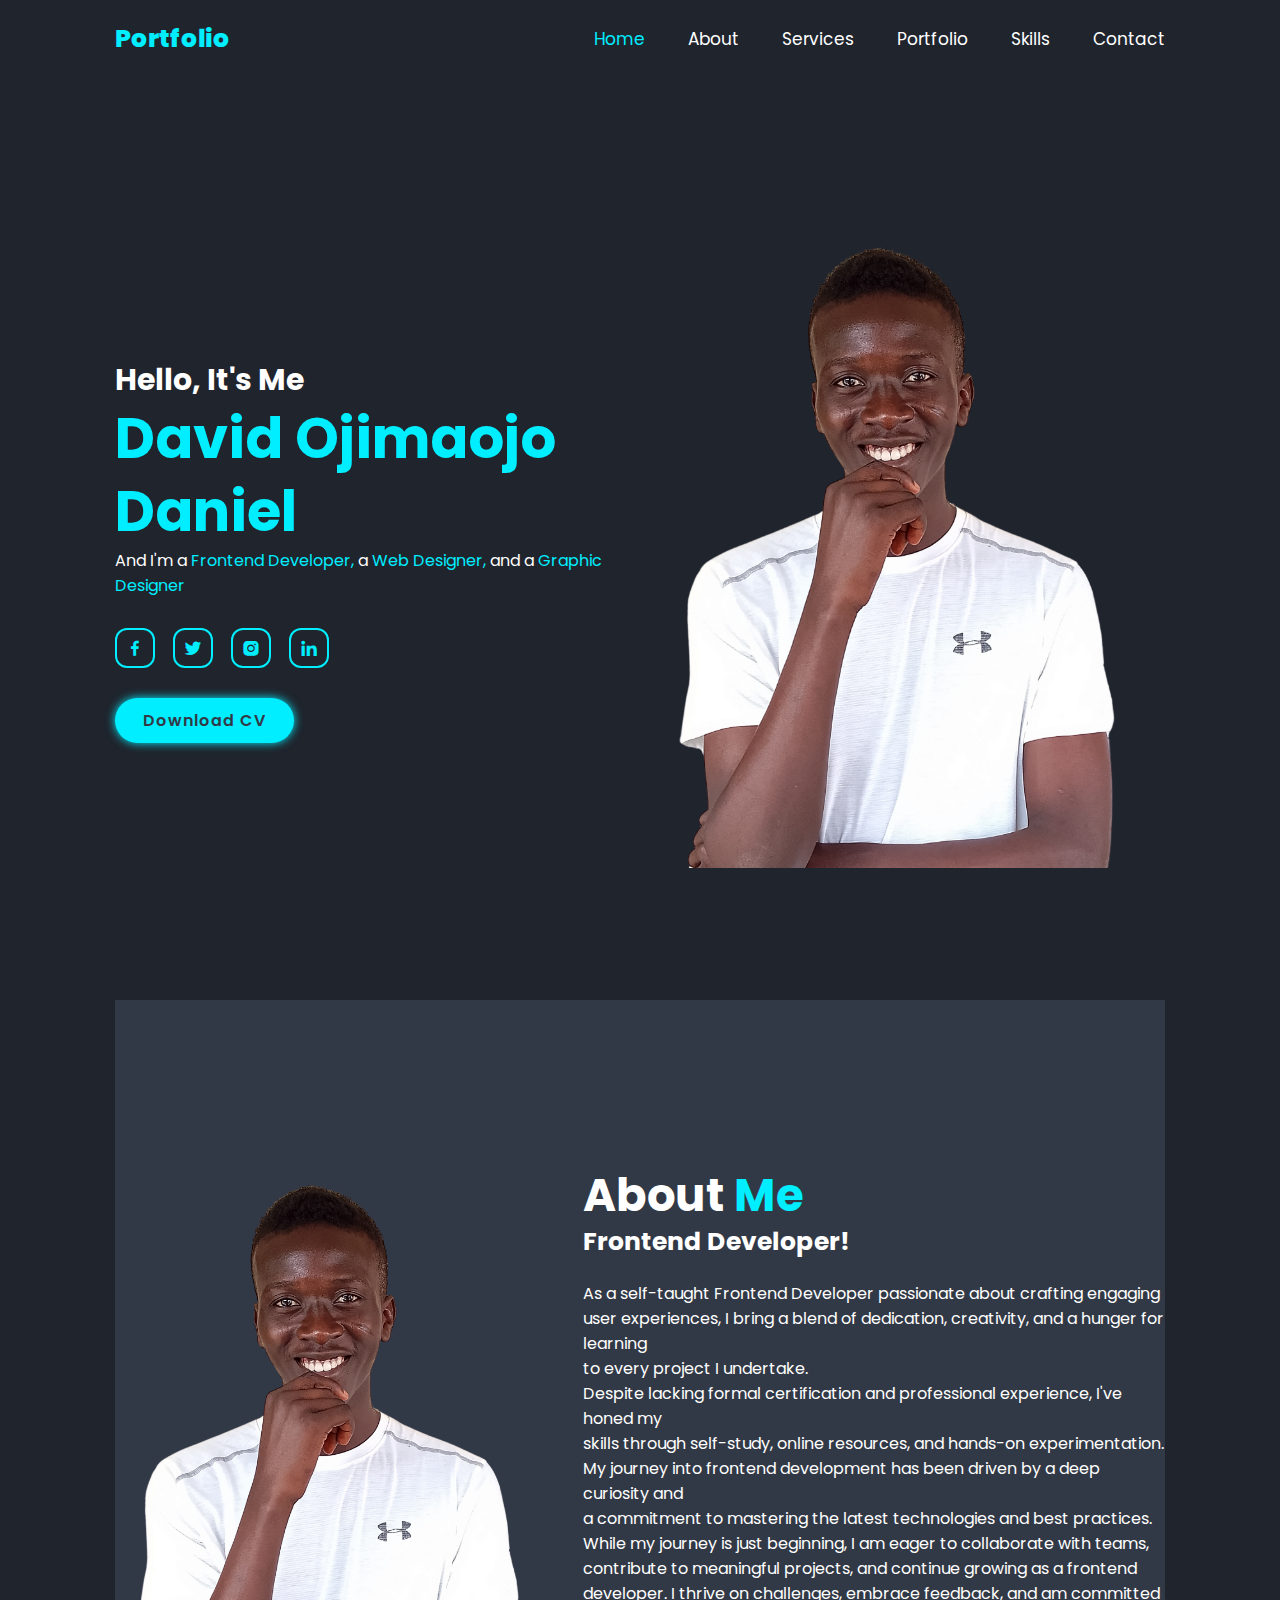
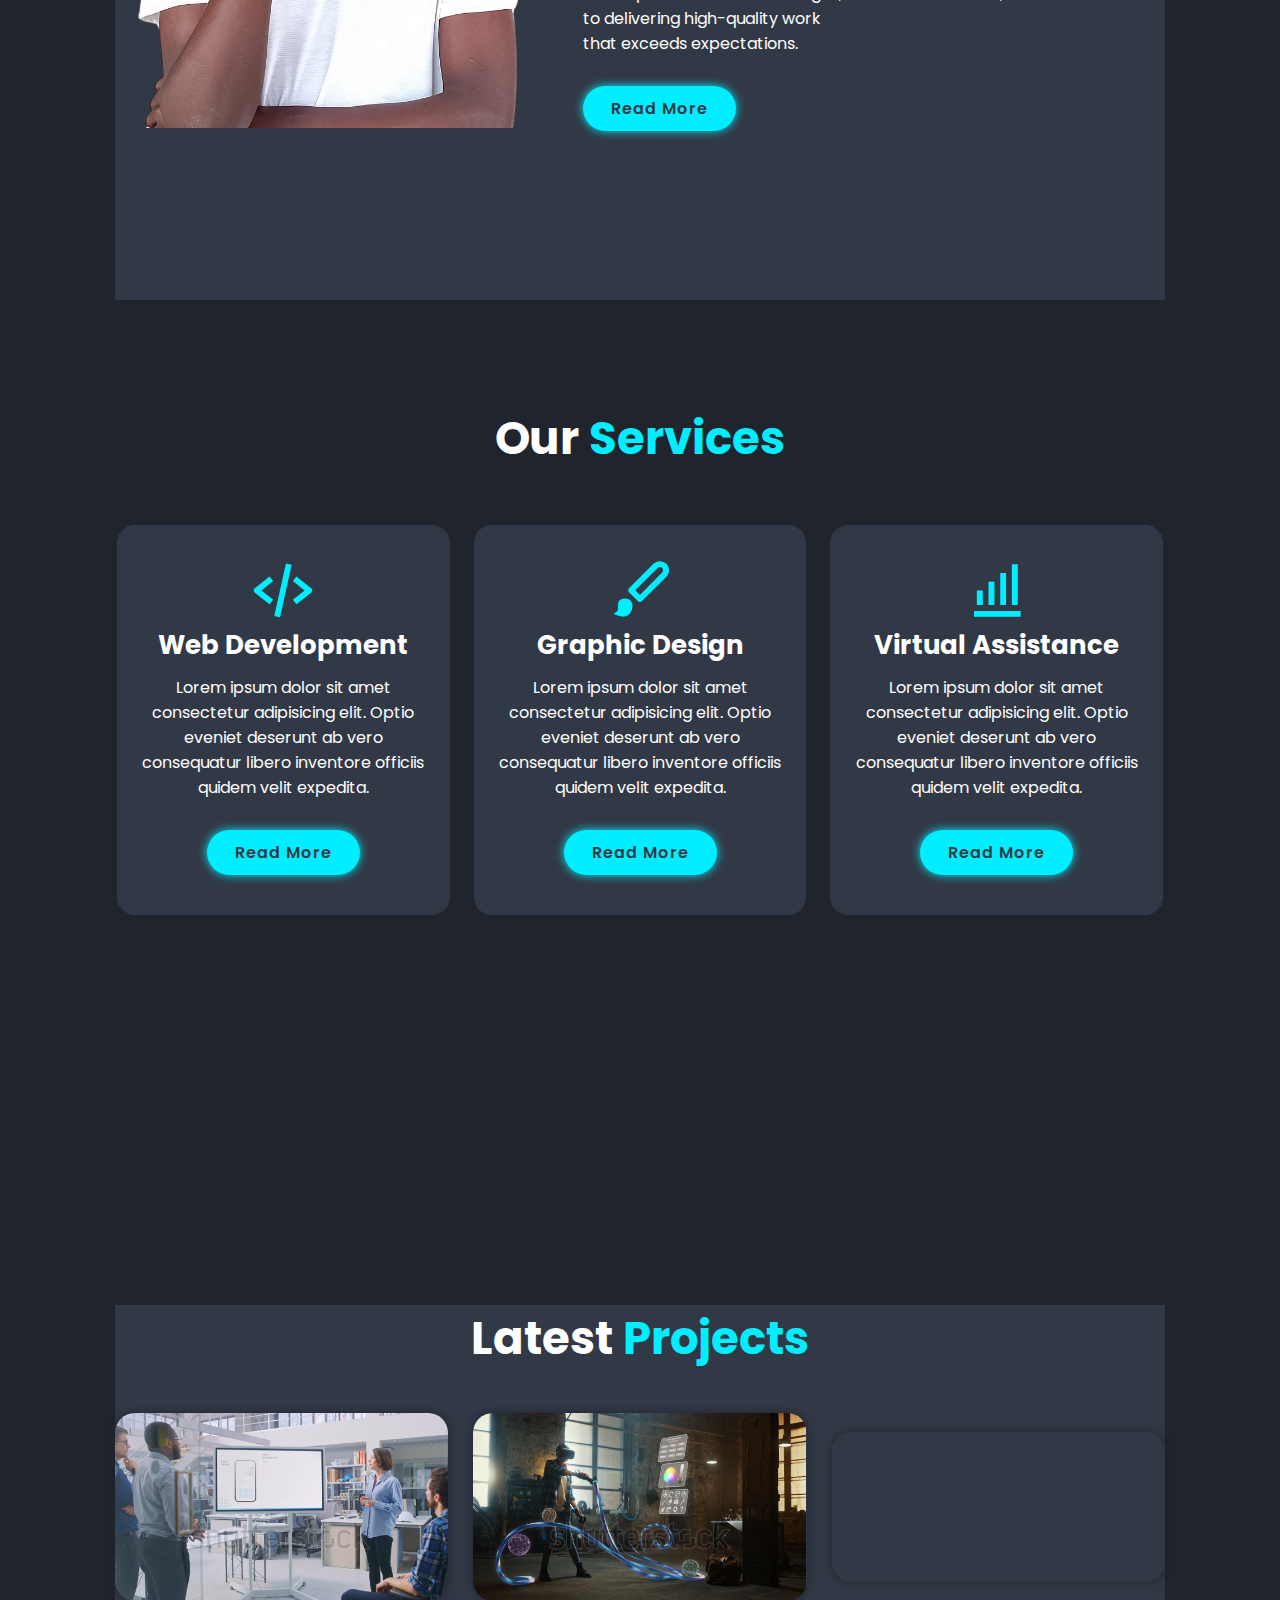
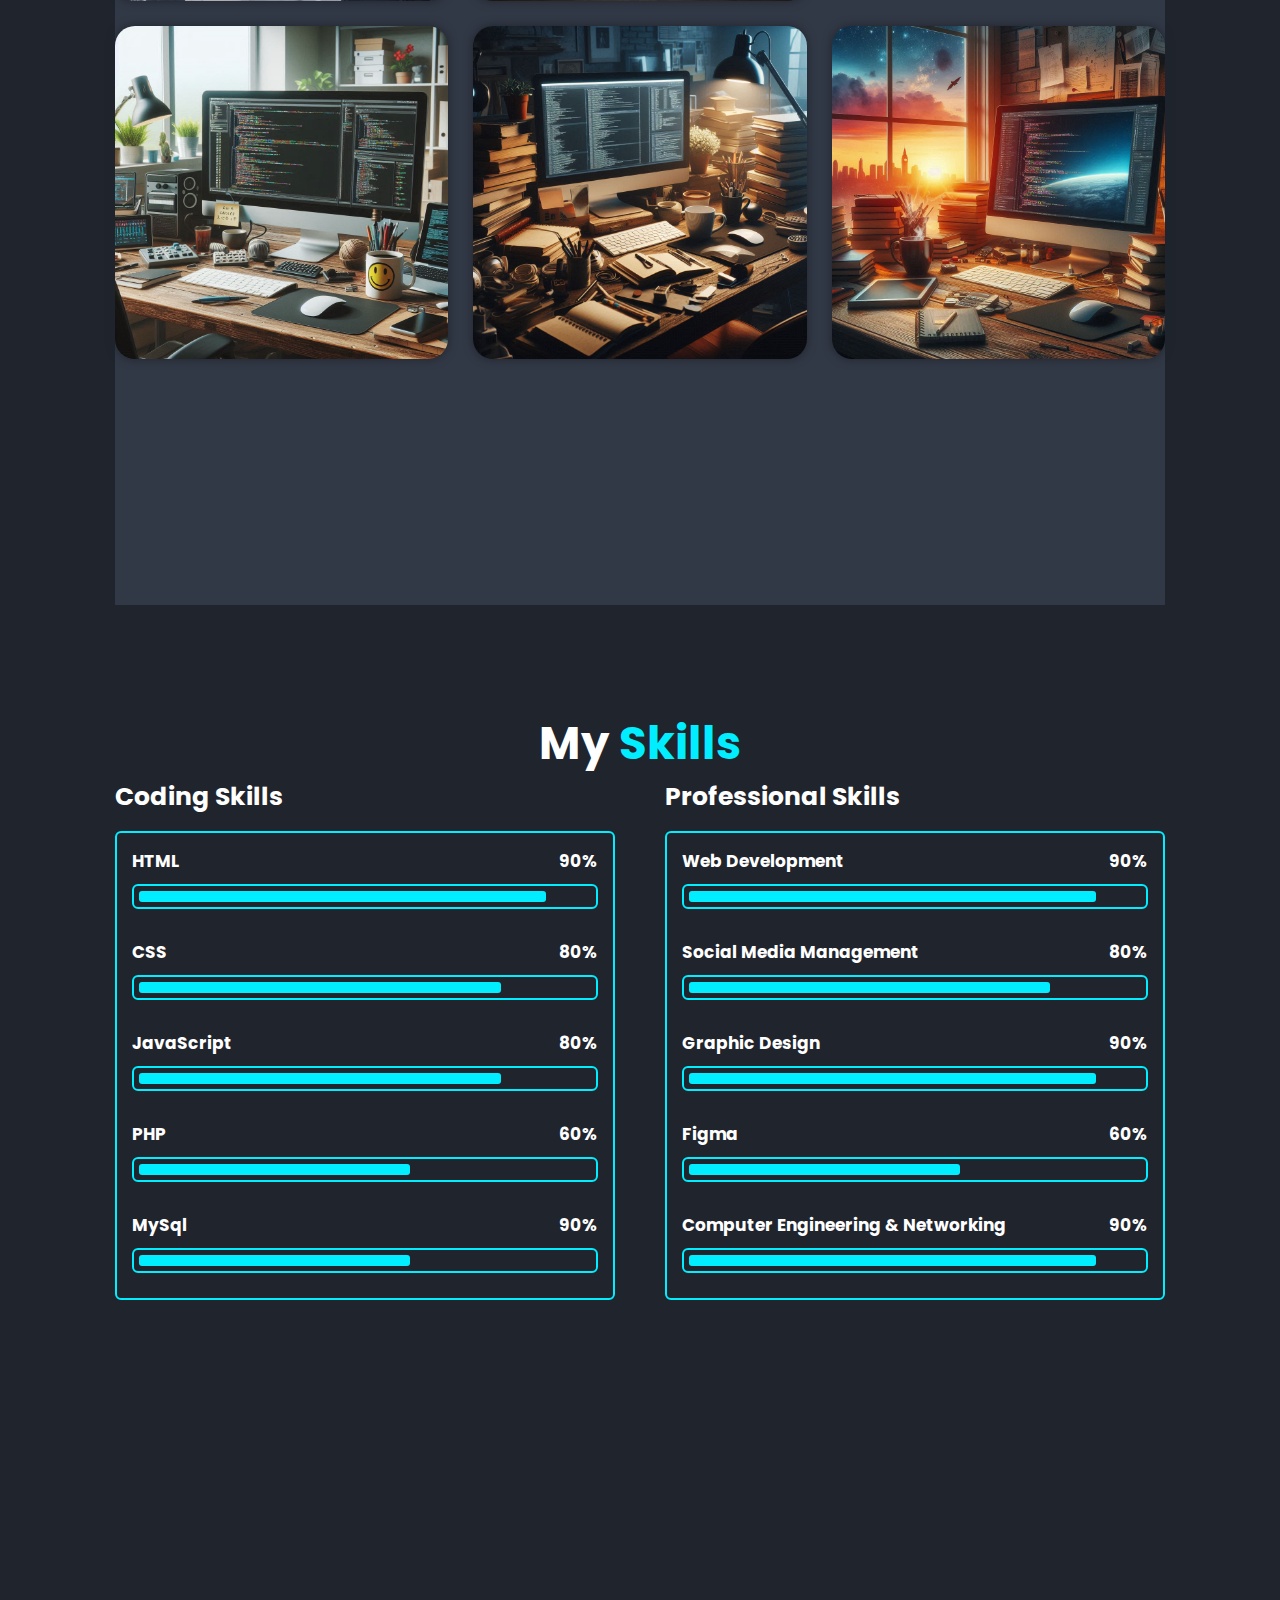
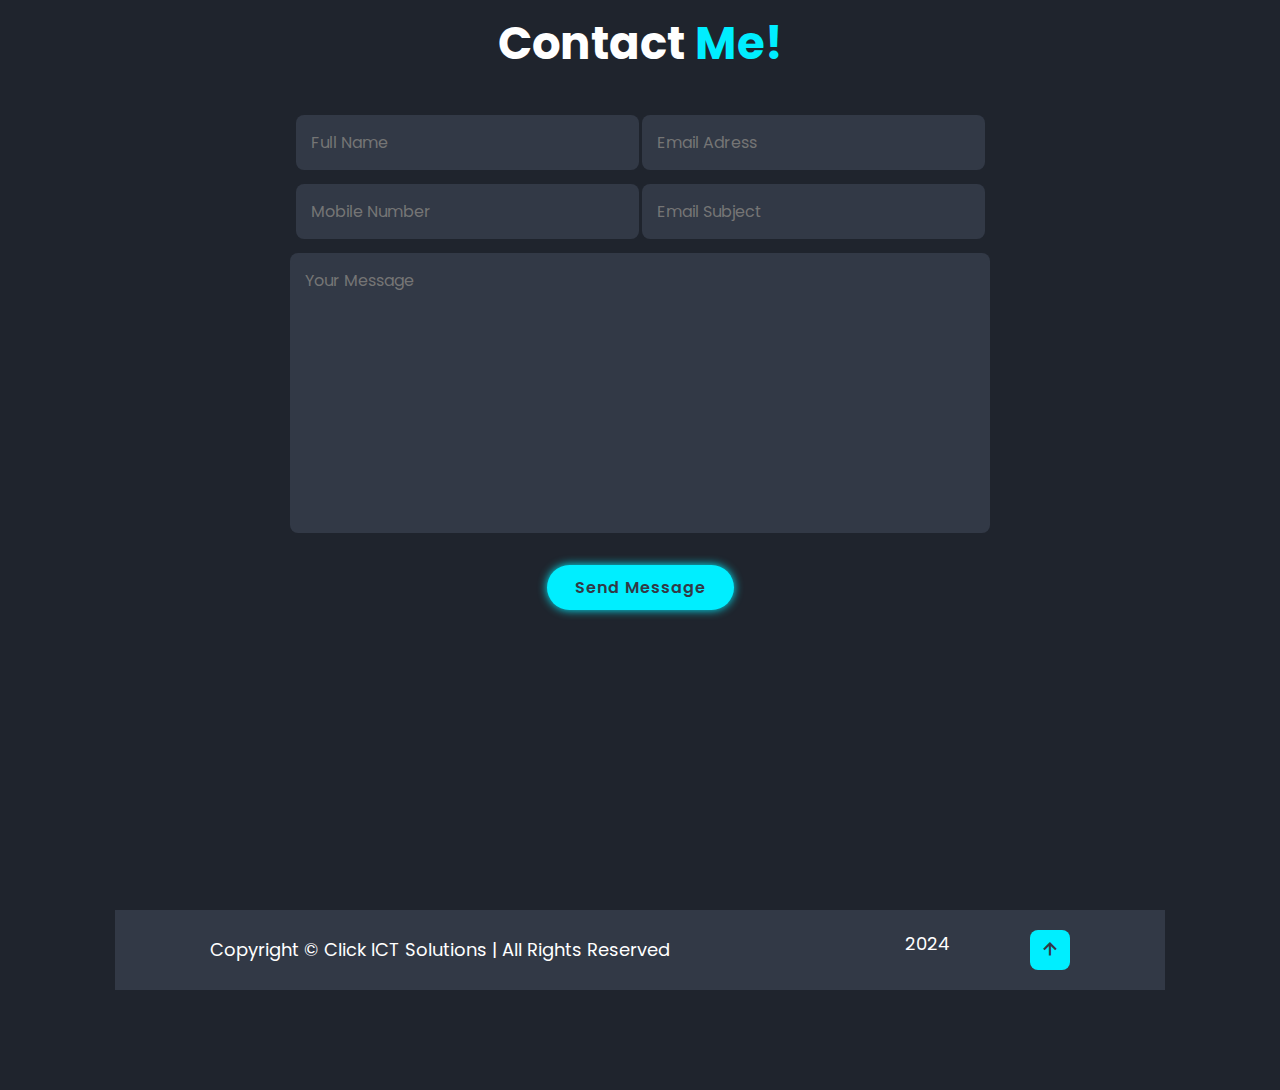
==== index.html @ 85627e43 "Initial commit" ====
<!DOCTYPE html>
<html lang="en">

<head>
    <meta charset="UTF-8">
    <meta http-equiv="X-UA-Compatible" content="IE-edge">
    <meta name="viewport" content="width=device-width, initial-scale=1.0">
    <title>Sir Ojimaojo | Portfolio</title>
    <link rel="stylesheet" href="home.css">
    <link href='https://unpkg.com/boxicons@2.1.4/css/boxicons.min.css' rel='stylesheet'>
</head>

<body>
    <header class="header">
        <a href="#" class="logo"> Portfolio </a>
        <i class="bx bx-menu" id="menu-icon"></i>

        <nav class="navbar">
            <a href="#home" class="active">Home</a>
            <a href="#about">About</a>
            <a href="#services">Services</a>
            <a href="#portfolio">Portfolio</a>
            <a href="#skills">Skills</a>
            <a href="#contact">Contact</a>
        </nav>
    </header>

    <section class="home" id="home">
        <div class="home-content">
            <h3>Hello, It's Me</h3>
            <h1>David Ojimaojo Daniel</h1>
            <p>And I'm a <span>Frontend Developer,</span> a <span>Web Designer,</span> and a <span>Graphic Designer</span></p>
                <div class="social-media" >
                    <a href="https://www.facebook.com/sir_ojimaojo" title="handle"><i class='bx bxl-facebook'></i></a>
                    <a href="#" title="handle"><i class='bx bxl-twitter'></i></a>
                    <a href="#" title="handle"><i class='bx bxl-instagram-alt'></i></a>
                    <a href="#" title="handle"><i class='bx bxl-linkedin'></i></a>
                </div>
                <a href="#" class="btn">Download CV</a>
        </div>

        <div class="home-img">
             <img src="/img/abt img.png" alt="myImage">
        </div>

    </section>

    <!-- about section -->

    <section class="about" id="about">
        <div class="about-img">
            <img src="/img/abt img.png" alt="">
        </div>
        <div class="about-content">
            <h2 class="heading">About <span>Me</span></h2>
            <h3>Frontend Developer!</h3>
            <p>As a self-taught Frontend Developer passionate about crafting engaging user experiences, I bring a blend of dedication, creativity, and a hunger for learning<br> to every project I undertake.

                <br>Despite lacking formal certification and professional experience, I've honed my<br> skills through self-study, online resources, and hands-on experimentation.<br>My journey into frontend development has been driven by a deep curiosity and<br> a commitment to mastering the latest technologies and best practices.
                
                While my journey is just beginning, I am eager to collaborate with teams, contribute to meaningful projects, and continue growing as a frontend developer. I thrive on challenges, embrace feedback, and am committed to delivering high-quality work <br>that exceeds expectations.
                
                </p>

        <a href="#" class="btn">Read More</a>
        </div>
    </section>

    <!-- section section.... -->
    <section class="services" id="services">
        <h2 class="heading">Our <span>Services</span></h2>
        <div class="services-container">
            <div class="services-box">
                <i class='bx bx-code-alt'></i>
                <h3>Web Development</h3>
                <p>Lorem ipsum dolor sit amet consectetur adipisicing elit. Optio eveniet deserunt ab vero consequatur libero inventore officiis quidem velit expedita.</p>
                <a href="https://wa.me/07061374275" class="btn">Read More</a>
            </div>

            <div class="services-box">
                <i class='bx bxs-paint'></i>
                <h3>Graphic Design</h3>
                <p>Lorem ipsum dolor sit amet consectetur adipisicing elit. Optio eveniet deserunt ab vero consequatur libero inventore officiis quidem velit expedita.</p>
                <a href="https://wa.me/07061374275" class="btn">Read More</a>
            </div>

            <div class="services-box">
                <i class='bx bx-bar-chart-alt'></i>
                <h3>Virtual Assistance</h3>
                <p>Lorem ipsum dolor sit amet consectetur adipisicing elit. Optio eveniet deserunt ab vero consequatur libero inventore officiis quidem velit expedita.</p>
                <a href="https://wa.me/07061374275" class="btn">Read More</a>
            </div>

        </div>
    </section>

    <!-- portfolio section  -->

    <section class="portfolio" id="portfolio">
        <h2 class="heading">Latest <span>Projects</span></h2>
        
        <div class="portfolio-container">
            <div class="portfolio-box">
                <!-- <img src="/img/1.jpeg" alt=""> -->
                 <video src="/img/WD.mp4"></video>
                <div class="portfolio-layer">
                    <h4>Web Design</h4>
                    <p>Lorem ipsum dolor sit amet consectetur adipisicing elit.</p>
                    <a href="https://wa.me/07061374275" title="link"><i class="bx bx-link-external"></i></a>
                </div>
            </div>
            <div class="portfolio-box">
                <!-- <img src="/img/2.jpeg" alt=""> -->
                 <video src="/img/gd.mp4"></video>
                <div class="portfolio-layer">
                    <h4>Graphic Design</h4>
                    <p>Lorem ipsum dolor sit amet consectetur adipisicing elit.</p>
                    <a href="https://wa.me/07061374275" title="link"><i class="bx bx-link-external"></i></a>
                </div>
            </div>
            <div class="portfolio-box">
                <!-- <img src="/img/3.jpeg" alt=""> -->
                 <video src="/img/Black and White Modern Tech Company Presentation.mp4"></video>
                <div class="portfolio-layer">
                    <h4>Virtaul Assistance</h4>
                    <p>Lorem ipsum dolor sit amet consectetur adipisicing elit.</p>
                    <a href="https://wa.me/07061374275" title="link"><i class="bx bx-link-external"></i></a>
                </div>
            </div>
            <div class="portfolio-box">
                <img src="/img/2.jpeg" alt="">
                <div class="portfolio-layer">
                    <h4>Social Accounts Management</h4>
                    <p>Lorem ipsum dolor sit amet consectetur adipisicing elit.</p>
                    <a href="https://wa.me/07061374275" title="link"><i class="bx bx-link-external"></i></a>
                </div>
            </div>
            <div class="portfolio-box">
                <img src="/img/1.jpeg" alt="">
                <div class="portfolio-layer">
                    <h4>Web Design</h4>
                    <p>Lorem ipsum dolor sit amet consectetur adipisicing elit.</p>
                    <a href="https://wa.me/07061374275" title="link"><i class="bx bx-link-external"></i></a>
                </div>
            </div>
            <div class="portfolio-box">
                <img src="/img/3.jpeg" alt="">
                <div class="portfolio-layer">
                    <h4>Web Design</h4>
                    <p>Lorem ipsum dolor sit amet consectetur adipisicing elit.</p>
                    <a href="https://wa.me/07061374275" title="link"><i class="bx bx-link-external"></i></a>
                </div>
            </div>
        </div>
    </section>

    <section class="skills" id="skills">
        <h2 class="heading">My <span>Skills</span></h2>
        
        <div class="skills-row">

            <div class="skills-column">
                <h3 class="title">Coding Skills</h3>

                <div class="skills-box">
                    <div class="skills-content">
                        <div class="progress">
                            <h3>HTML <span>90%</span></h3>
                            <div class="bar"><span></span></div>
                        </div>
                        
                        <div class="progress">
                            <h3>CSS <span>80%</span></h3>
                            <div class="bar"><span></span></div>
                        </div>

                        <div class="progress">
                            <h3>JavaScript <span>80%</span></h3>
                            <div class="bar"><span></span></div>
                        </div>

                        <div class="progress">
                            <h3>PHP <span>60%</span></h3>
                            <div class="bar"><span></span></div>
                        </div>
                        
                        <div class="progress">
                            <h3>MySql <span>90%</span></h3>
                            <div class="bar"><span></span></div>
                        </div>

                        <!-- <div class="progress">
                            <h3>Actor / Model <span>70%</span></h3>
                            <div class="bar"><span></span></div>
                        </div> -->
                        
                    </div>
                </div>
            </div>

            
            <div class="skills-column">
                <h3 class="title">Professional Skills</h3>

                <div class="skills-box">
                    <div class="skills-content">
                        <div class="progress">
                            <h3> Web Development <span>90%</span></h3>
                            <div class="bar"><span></span></div>   
                        </div>
                        <div class="progress">
                            <h3> Social Media Management <span>80%</span></h3>
                            <div class="bar"><span></span></div>
                        </div>
                        <div class="progress">
                            <h3>Graphic Design <span>90%</span></h3>
                            <div class="bar"><span></span></div>
                        </div>
                        <div class="progress">
                            <h3> Figma <span> 60%</span></h3>
                            <div class="bar"><span></span></div>
                        </div>
                        <div class="progress">
                            <h3> Computer Engineering & Networking <span> 90%</span></h3>
                            <div class="bar"><span></span></div>
                        </div>
                    </div>
                </div>
            </div>
        </div>

    </section>

    <!-- About Section -->
     <section class="contact" id="contact">
        <h2 class="heading">Contact <span>Me!</span></h2>

        <form action="#">
            <div class="input_box">
                <input type="text" placeholder="Full Name">
                <input type="email" placeholder="Email Adress">
            </div>
            <div class="input_box">
                <input type="tel" placeholder="Mobile Number">
                <input type="text" placeholder="Email Subject">
            </div>
            <textarea name="" id="" cols="30" rows="10" placeholder="Your Message"></textarea>
            <input type="submit" value="Send Message" class="btn">
        </form>
     </section>

     <!-- Footer Section -->
      <footer class="footer">
        <div class="footer-text">
            <p>Copyright &copy; Click ICT Solutions | All Rights Reserved</p>
        </div>
        <div class="footer-iconTop">
            <p>2024</p>
            <a href="#home" title="to-top"><i class='bx bx-up-arrow-alt'></i></a>
        </div>
      </footer>

    <script src="script.js"></script>
</body>

</html>
---- home.css ----
@import url('https://fonts.googleapis.com/css/css2?family=Poppins:wght@300;400;500;600;700;800;900;&display=swap');

* {
    margin: 0;
    padding: 0;
    box-sizing: border-box;
    text-decoration: none;
    border: none;
    outline: none;
    scroll-behavior: smooth;
    font-family: 'Poppins', sans-serif;
}

:root {
    --bg-color: #1f242d;
    --second-bg-color: #323946;
    --text-color: #fff;
    --main-color: #0ef;
}

html {
    font-size: 62.5%;
    overflow-x: hidden;
}

body {
    background: var(--bg-color);
    padding: 10rem 9%;
    color: var(--text-color);
}

section {
    min-height: 100vh;
    color: var(--text-color);
}

.header {
    position: fixed;
    top: 0;
    left: 0;
    width: 100%;
    padding: 2rem 9%;
    background: var(--bg-color);
    display: flex;
    justify-content: space-between;
    align-items: center;
    z-index: 100;
}

.header.sticky {
    border-bottom: .1rem solid rgba(0, 0, 0, .2);
}

.logo {
    font-size: 2.5rem;
    color: var(--main-color);
    font-weight: 800;
    cursor: default;
}

.navbar a {
    font-size: 1.7rem;
    color: var(--text-color);
    margin-left: 4rem;
}

.navbar a:hover,
.navbar a.active {
    color: var(--main-color);
}

.menu-icon {
    font-size: 3.6rem;
    color: var(--text-color);
    display: none;
}

.home {
    display: flex;
    justify-content: center;
    align-items: center;
}

/* .home-img {
    border: 3rem #0ef;
    border-radius: 50%;
} */

.home-img img {
    width: 40vw;
}

.home-content h1 {
    color: #0ef;
}

.home-content h3 {
    font-size: 3rem;
    font-weight: 700;
}

.home-content h3:nth-of-type(2) {
    margin-bottom: 2rem;
}

span {
    color: var(--main-color);
}

.home-content h1 {
    font-size: 5.6rem;
    font-weight: 700;
    line-height: 1.3;
}

.home-content p {
    font-size: 1.6rem;
}

.social-media a {
    display: inline-flex;
    justify-content: center;
    align-items: center;
    width: 4rem;
    height: 4rem;
    background: transparent;
    border: .2rem solid var(--main-color);
    border-radius: 30%;
    font-size: 2rem;
    color: var(--main-color);
    margin: 3rem 1.5rem 3rem 0;
    transition: .5 ease;
}

.social-media a:hover {
    background: var(--main-color);
    color: var(--second-bg-color);
    box-shadow: 0 0 1rem var(--main-color);
}

.btn {
    display: inline-block;
    padding: 1rem 2.8rem;
    background: var(--main-color);
    border-radius: 4rem;
    box-shadow: 0 0 1rem var(--main-color);
    font-size: 1.6rem;
    color: var(--second-bg-color);
    letter-spacing: .1rem;
    font-weight: 600;
    transition: .5 ease;
}

.btn:hover {
    box-shadow: none;
}

#about {
    display: flex;
    justify-content: center;
    align-items: center;
    gap: 2rem;
    background: var(--second-bg-color);
}

.about-img img {
    width: 35vw;
}

.heading {
    text-align: center;
    font-size: 4.5rem;
}

.about-content h2 {
    text-align: left;
    line-height: 1.2;
}

.about-content h3 {
    font-size: 2.5rem;
}

.about-content p {
    font-size: 1.6rem;
    margin: 2rem 0 3rem;
}

.services {
    margin-top: 10%;
}

.services h2 {
    margin-bottom: 5rem;
}

.services-container {
    display: flex;
    justify-content: center;
    align-items: center;
    flex-wrap: wrap;
    gap: 2rem;
}

.services-container .services-box {
    flex: 1 1 30rem;
    background: var(--second-bg-color);
    padding: 3rem 2rem 4rem;
    border-radius: 2rem;
    text-align: center;
    border: .2rem solid var(--bg-color);
    transition: .5 ease;
}

.services-container .services-box:hover {
    border-color: var(--main-color);
    transform: scale(1.02);
}

.services-box i {
    font-size: 7rem;
    color: var(--main-color);
}

.services-box h3 {
    font-size: 2.6rem;
}

.services-box p {
    font-size: 1.6rem;
    margin: 1rem 0 3rem;
}

#menu-icon {
    display: none;
}

.portfolio {
    background: var(--second-bg-color);
    margin-bottom: 10%;
}

.portfolio h2 {
    margin-bottom: 4rem;
}

.portfolio-container {
    display: grid;
    grid-template-columns: repeat(3, 1fr);
    align-items: center;
    gap: 2.5rem;
}

.portfolio-container .portfolio-box {
    position: relative;
    border-radius: 2rem;
    box-shadow: 0 0 1rem var(--bg-color);
    overflow: hidden;
    display: flex;
}

.portfolio-box video {
    width: 100%;
    transition: .5ease;
}

.portfolio-box img {
    width: 100%;
    height: 10%;
    transition: .5s ease;
}

.portfolio-box:hover img {
    transform: scale(1.1);
}

.portfolio-box .portfolio-layer {
    position: absolute;
    bottom: 0;
    left: 0;
    width: 100%;
    height: 100%;
    background: linear-gradient(rgba(0, 0, 0, 0.603), var(--main-color));
    display: flex;
    justify-content: center;
    align-items: center;
    flex-direction: column;
    text-align: center;
    padding: 0 4rem;
    transform: translateY(100%);
    transition: .5s ease;
}

.portfolio-box:hover .portfolio-layer {
    transform: translateY(0);
}

.portfolio-layer h4 {
    font-size: 2rem;
}

.portfolio-layer p {
    font-size: 1.6rem;
    margin: .3rem 0 1rem;
}

.portfolio-layer a {
    display: inline-flex;
    justify-content: center;
    align-items: center;
    width: 5rem;
    height: 5rem;
    background: var(--text-color);
    border-radius: 50%;
}

.portfolio-layer a i {
    font-size: 2rem;
    color: var(--second-bg-color);
}

.skills {
    padding-bottom: 7rem;
    background: var(---bg-color);
}

.skills .skills-row {
    display: flex;
    flex-wrap: wrap;
    gap: 5rem;
}

.skills-row .skills-column {
    flex: 1 1 40rem;
}

.skills-column .title {
    font-size: 2.5rem;
    margin: 0 0 1.5rem;
    align-self: center;
    justify-content: center;
    align-items: center;
}

.skills-box .skills-content {
    position: relative;
    border: .2rem solid var(--main-color);
    border-radius: .6rem;
    padding: .5rem 1.5rem;
    z-index: 1;
    overflow: hidden;
}

.skills-box .skills-content::before {
    content: '';
    position: absolute;
    top: 0;
    right: 0;
    width: 0;
    height: 100%;
    background: var(--second-bg-color);
    z-index: -1;
    transition: .5s;
}

.skills-box .skills-content:hover::before {
    width: 100%;
}

.skills-content .progress {
    padding: 1rem 0;
}

.skills-content .progress h3 {
    font-size: 1.7rem;
    display: flex;
    justify-content: space-between;
}

.skills-content .progress h3 span {
    color: var(--text-color);
}

.skills-content .progress .bar {
    height: 2.5rem;
    border-radius: .6rem;
    border: .2rem solid var(--main-color);
    padding: .5rem;
    margin: 1rem 0;
}

.skills-content .progress .bar span {
    display: block;
    height: 100%;
    border-radius: .3rem;
    background: var(--main-color);
}

.skills-column:nth-child(1) .skills-content .progress:nth-child(1) .bar span{
    width: 90%;
}

.skills-column:nth-child(1) .skills-content .progress:nth-child(2) .bar span{
    width: 80%;
}

.skills-column:nth-child(1) .skills-content .progress:nth-child(3) .bar span{
    width: 80%;
}

.skills-column:nth-child(1) .skills-content .progress:nth-child(4) .bar span{
    width: 60%;
}

.skills-column:nth-child(1) .skills-content .progress:nth-child(5) .bar span{
    width: 60%;
}

.skills-column:nth-child(1) .skills-content .progress:nth-child(6) .bar span{
    width: 80%;
}

/* .skills-column:nth-child(1) .skills-content .progress:nth-child(7) .bar span{
    width: 70%;
} */


.skills-column:nth-child(2) .skills-content .progress:nth-child(1) .bar span{
    width: 90%;
}

.skills-column:nth-child(2) .skills-content .progress:nth-child(2) .bar span{
    width: 80%;
}

.skills-column:nth-child(2) .skills-content .progress:nth-child(3) .bar span{
    width: 90%;
}

.skills-column:nth-child(2) .skills-content .progress:nth-child(4) .bar span{
    width: 60%;
}

.skills-column:nth-child(2) .skills-content .progress:nth-child(5) .bar span{
    width: 90%;
}



.contact h2 {
    margin-bottom: 3rem;
}

.contact form {
    max-width: 70rem;
    margin: 1rem auto;
    text-align: center;
    margin-bottom: 3rem;
}

.contact form .input-box {
    display: flex;
    justify-content: space-between;
    flex-wrap: wrap;
}

.contact form .input_box input,
.contact form textarea {
    width: 100%;
    padding: 1.5rem;
    font-size: 1.6rem;
    color: var(--text-color);
    background: var(--second-bg-color);
    border-radius: .8rem;
    margin: .7rem 0;
}

.contact form .input_box input {
    width: 49%;
}

.contact form textarea {
    resize: none;
}

.contact form .btn {
    margin-top: 2rem;
    cursor: pointer;
}

.footer {
    display: flex;
    justify-content: space-between;
    align-items: center;
    flex-wrap: wrap;
    padding: 2rem 9%;
    background: var(--second-bg-color);
    font-size: 1.8rem;
}

.footer-iconTop {
    display: flex;
    gap: 8rem;
}

.footer-iconTop a {
    display: inline-flex;
    justify-content: center;
    align-items: center;
    padding: .8rem;
    background-color: var(--main-color);
    border-radius: .8rem;
    transition: .5 ease;
}

.footer-iconTop a:hover {
    box-shadow: 0 0 1rem var(--main-color);
}

.footer-iconTop a i {
    font-size: 2.4rem;
    color: var(--second-bg-color);
}

/* MEDIAQUERIES */

@media (max-width: 1200px) {
    html {
        font-size: 55%;
    }

    .portfolio {
        display: none;
    }

}

@media (max-width: 991px) {
    .header {
        padding: 2rem 3%;
    }

    section {
        padding: 10rem 3% 2rem;
    }

    .services {
        padding-bottom: 7rem;
    }

    .footer {
        padding: 2rem 3%;
    }
}

@media (max-width: 768px) {
    #menu-icon {
        display: block;
    }

    .navbar {
        position: absolute;
        top: 100%;
        left: 0;
        width: 100%;
        padding: 1rem 3%;
        background: var(--bg-color);
        border-top: .1rem solid rgba(0, 0, 0, .2);
        box-shadow: 0 .5rem 1rem rgba(0, 0, 0, .2);
        display: none;
    }

    .navbar.active {
        display: block;
    }

    .navbar a {
        display: block;
        font-size: 2rem;
        margin: 3rem 0;
    }

    .home {
        flex-direction: column;
    }

    .home-content h3{
        font-size: 2.6rem;
    }

    .home-content h1 {
        font-size: 5rem;
    }

    .home-img img {
        width: 70vw;
        margin-top: 4rem;
    }


    .about {
        flex-direction: column-reverse;
    }

    .about img {
        width: 70vw;
        margin-top: 4rem;
    }

    .services h2 {
        margin-bottom: 3rem;
    }
}
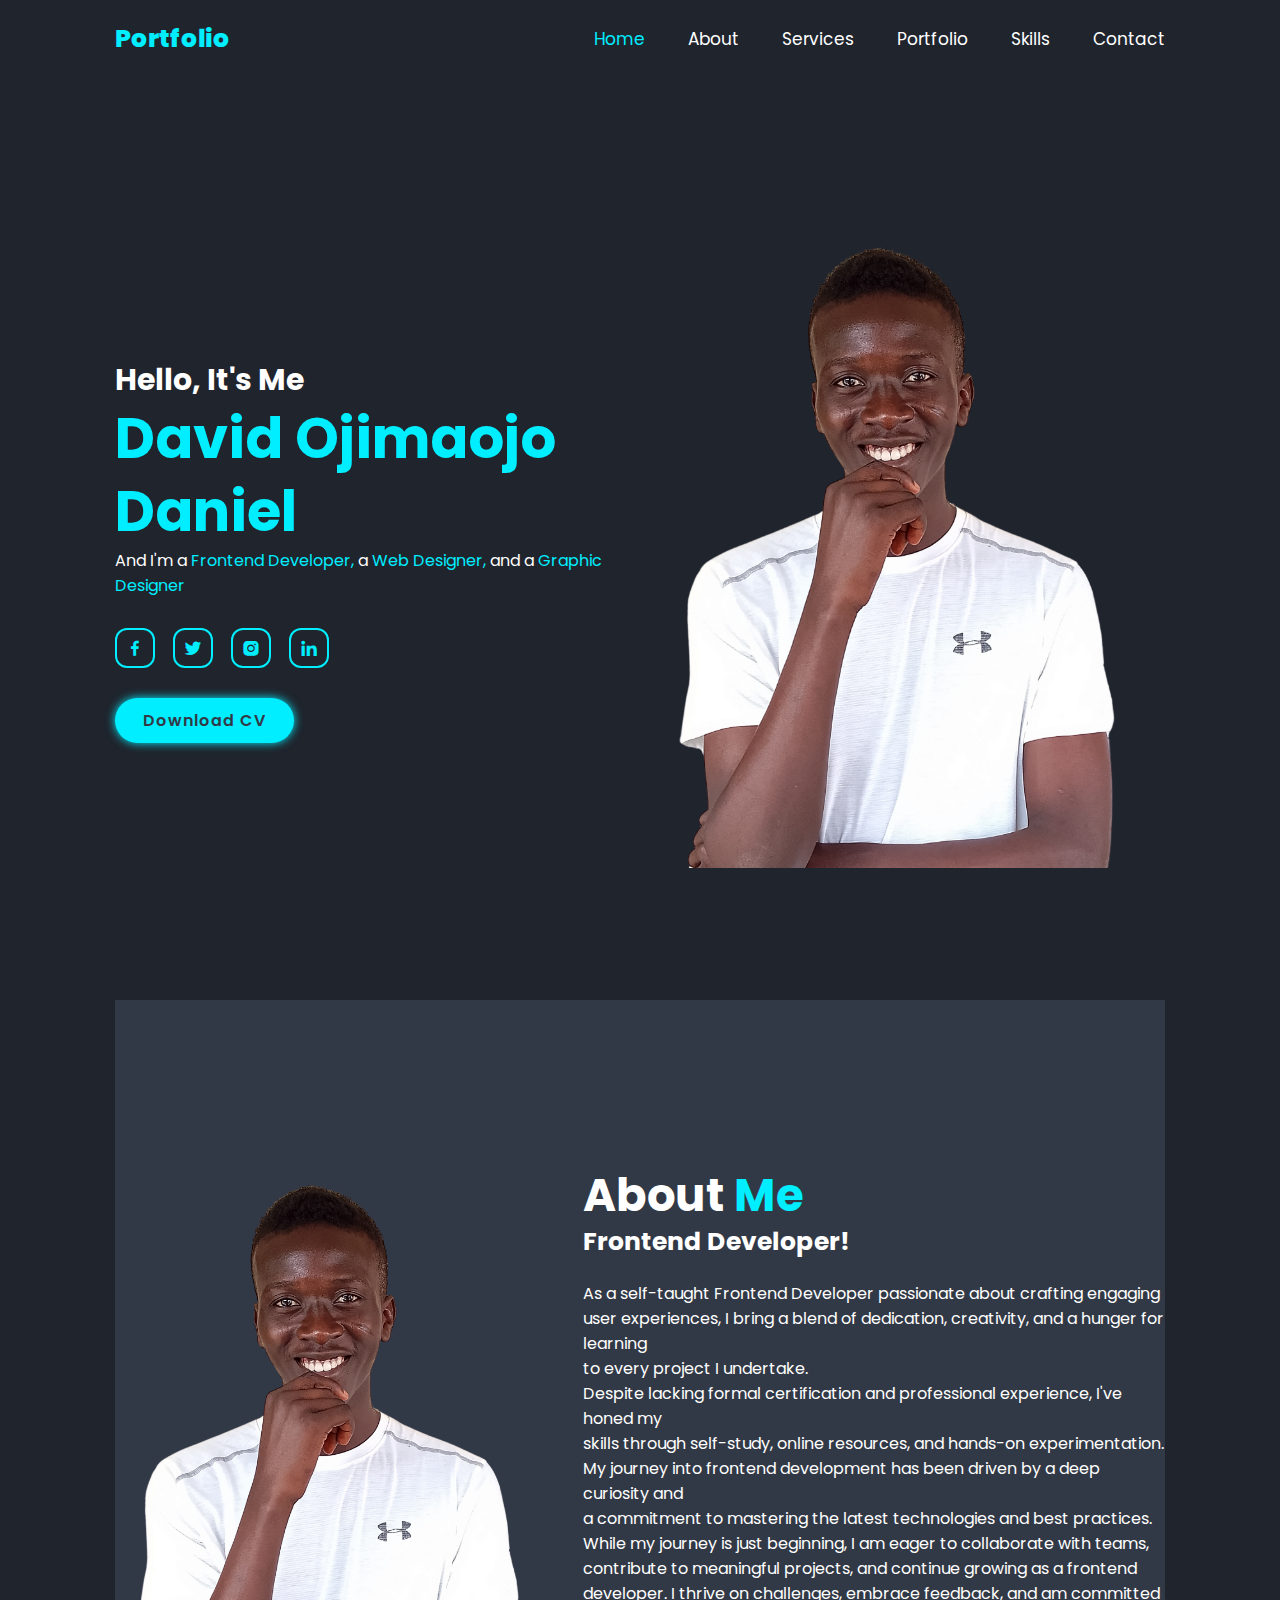
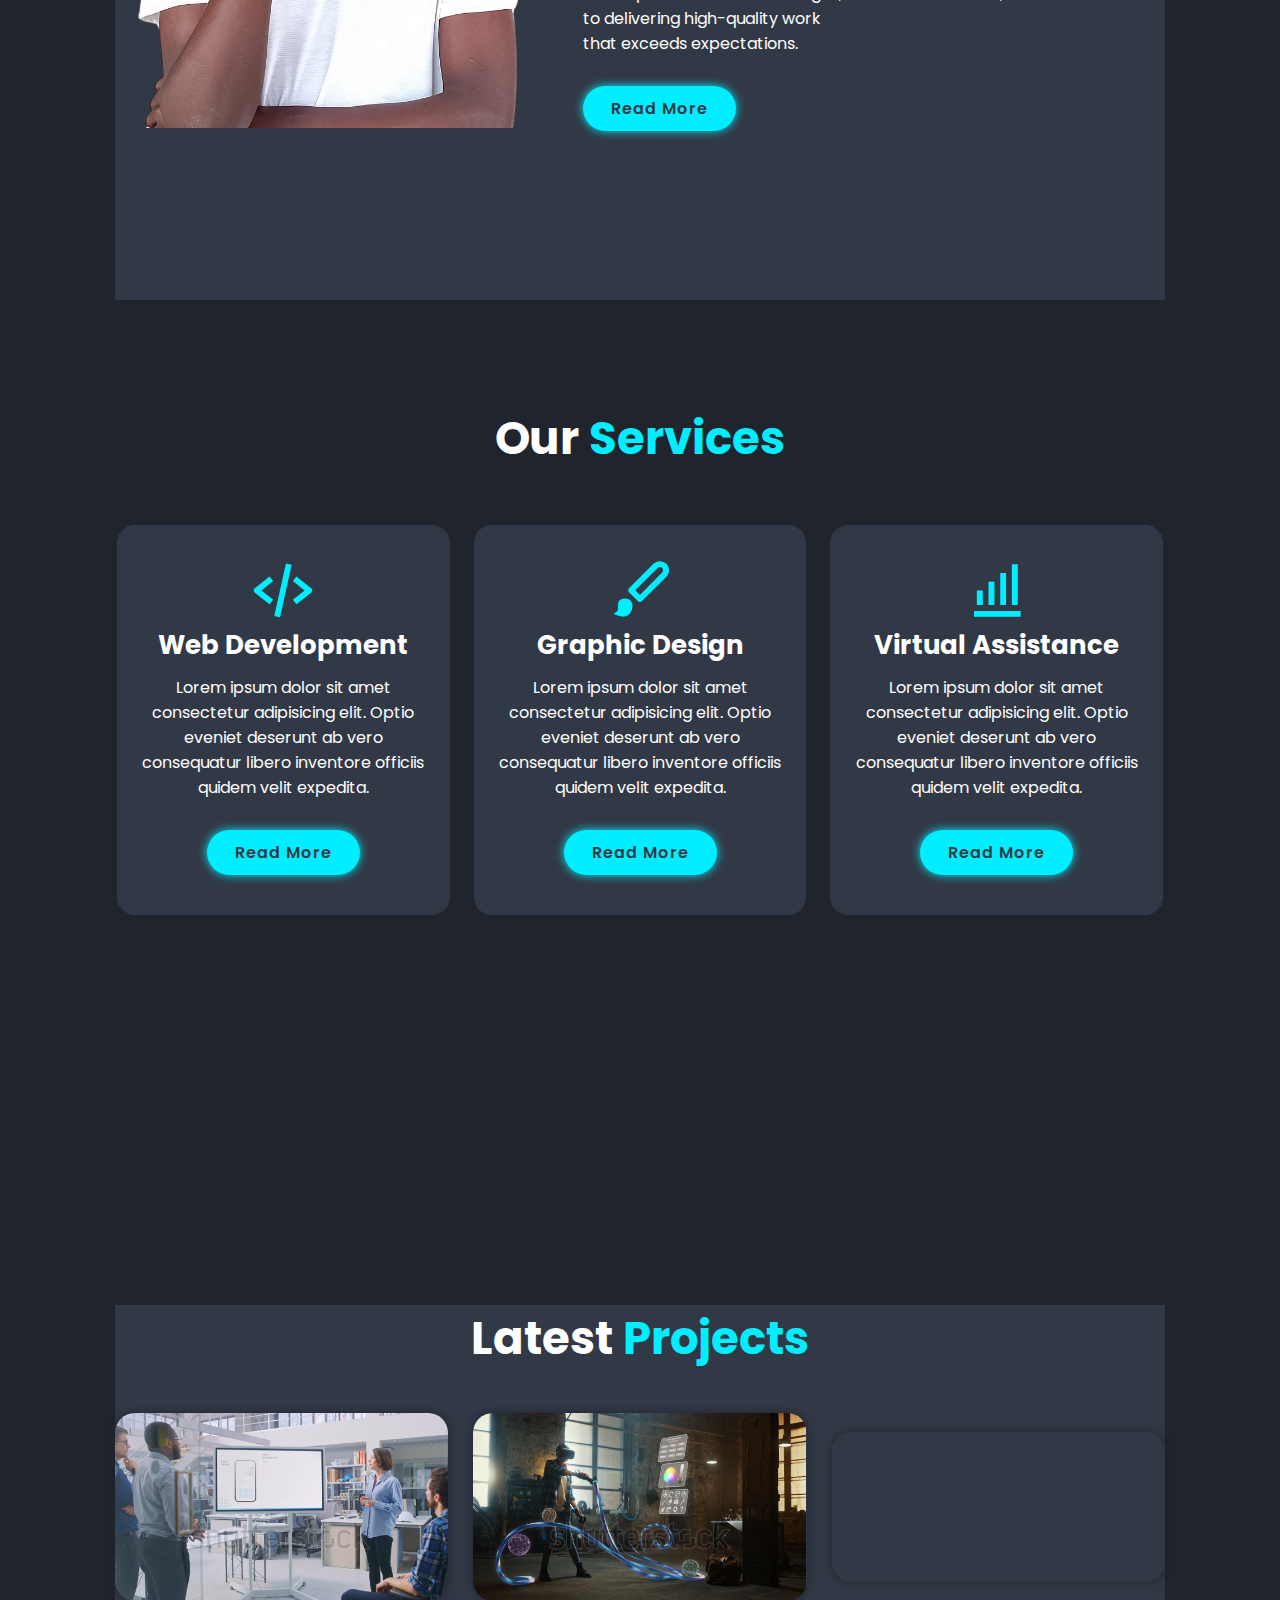
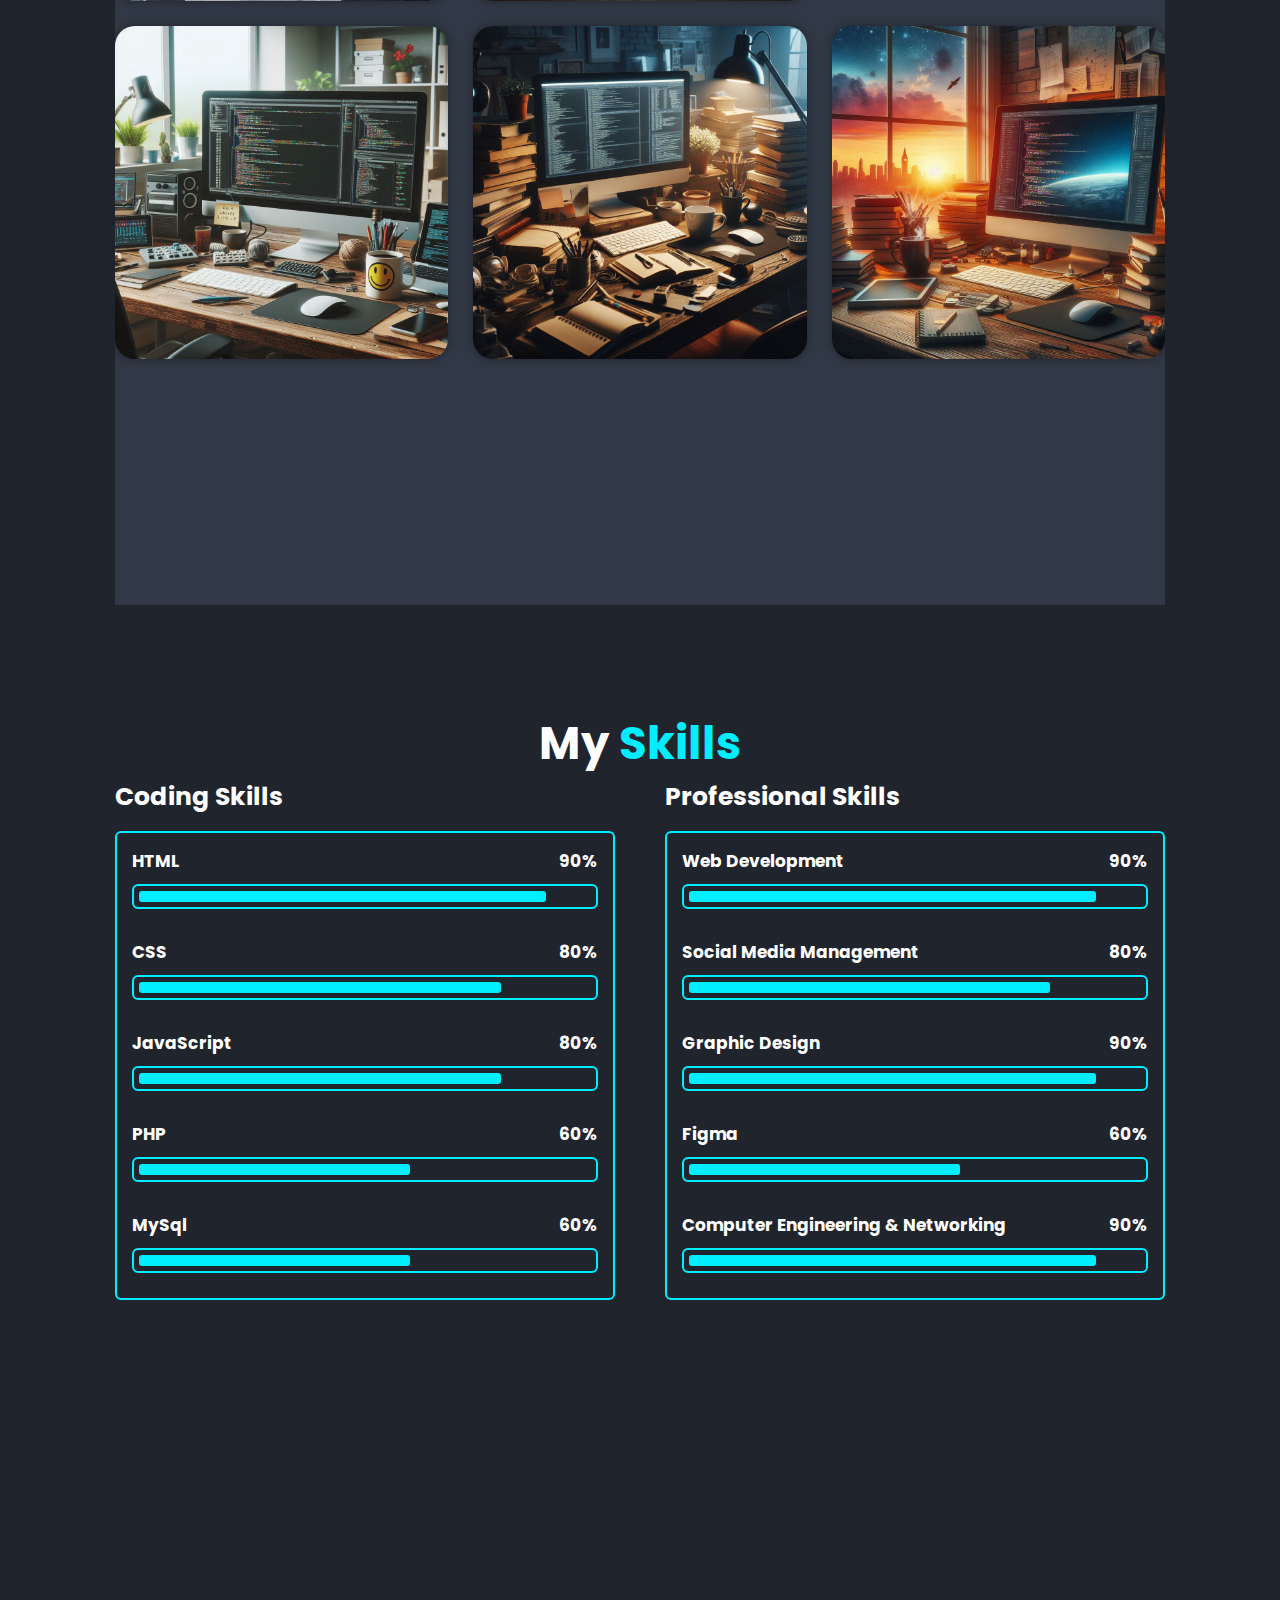
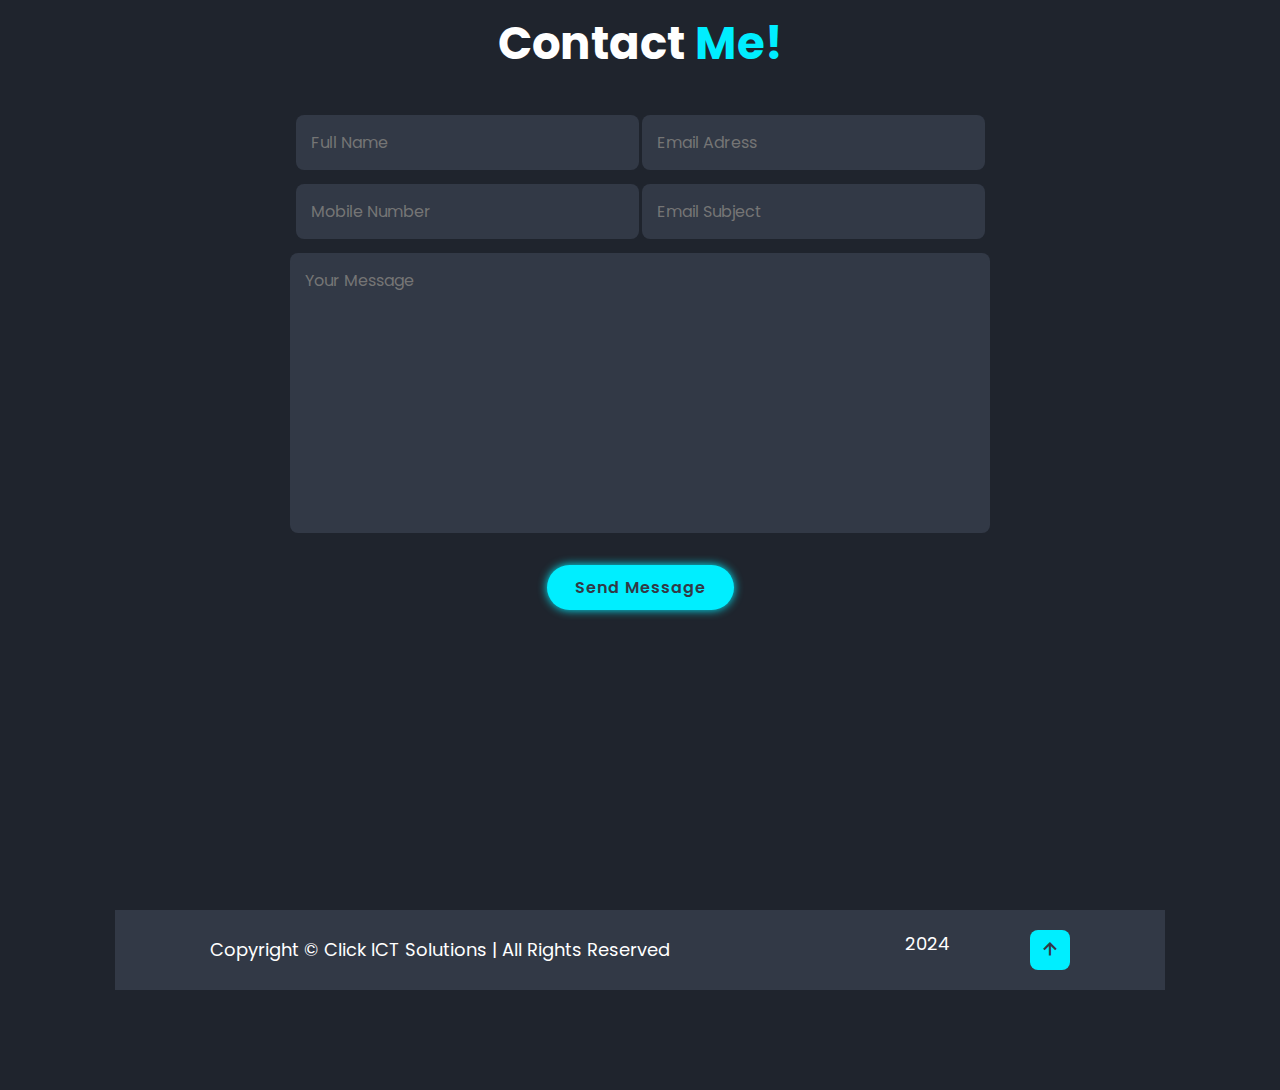
==== commit 410bc210: "Update index.html" ====
--- a/index.html
+++ b/index.html
@@ -36,11 +36,11 @@
                     <a href="#" title="handle"><i class='bx bxl-instagram-alt'></i></a>
                     <a href="#" title="handle"><i class='bx bxl-linkedin'></i></a>
                 </div>
-                <a href="#" class="btn">Download CV</a>
+                <a href="https://wa.me/+2347061374275" class="btn">Download CV</a>
         </div>
 
         <div class="home-img">
-             <img src="/img/abt img.png" alt="myImage">
+             <img src="img/abt img.png" alt="myImage">
         </div>
 
     </section>
@@ -49,7 +49,7 @@
 
     <section class="about" id="about">
         <div class="about-img">
-            <img src="/img/abt img.png" alt="">
+            <img src="img/abt img.png" alt="">
         </div>
         <div class="about-content">
             <h2 class="heading">About <span>Me</span></h2>
@@ -81,14 +81,14 @@
                 <i class='bx bxs-paint'></i>
                 <h3>Graphic Design</h3>
                 <p>Lorem ipsum dolor sit amet consectetur adipisicing elit. Optio eveniet deserunt ab vero consequatur libero inventore officiis quidem velit expedita.</p>
-                <a href="https://wa.me/07061374275" class="btn">Read More</a>
+                <a href="https://wa.me/+2347061374275" class="btn">Read More</a>
             </div>
 
             <div class="services-box">
                 <i class='bx bx-bar-chart-alt'></i>
                 <h3>Virtual Assistance</h3>
                 <p>Lorem ipsum dolor sit amet consectetur adipisicing elit. Optio eveniet deserunt ab vero consequatur libero inventore officiis quidem velit expedita.</p>
-                <a href="https://wa.me/07061374275" class="btn">Read More</a>
+                <a href="https://wa.me/+2347061374275" class="btn">Read More</a>
             </div>
 
         </div>
@@ -102,53 +102,53 @@
         <div class="portfolio-container">
             <div class="portfolio-box">
                 <!-- <img src="/img/1.jpeg" alt=""> -->
-                 <video src="/img/WD.mp4"></video>
+                 <video src="img/WD.mp4"></video>
                 <div class="portfolio-layer">
                     <h4>Web Design</h4>
                     <p>Lorem ipsum dolor sit amet consectetur adipisicing elit.</p>
-                    <a href="https://wa.me/07061374275" title="link"><i class="bx bx-link-external"></i></a>
+                    <a href="https://wa.me/+2347061374275" title="link"><i class="bx bx-link-external"></i></a>
                 </div>
             </div>
             <div class="portfolio-box">
                 <!-- <img src="/img/2.jpeg" alt=""> -->
-                 <video src="/img/gd.mp4"></video>
+                 <video src="img/gd.mp4"></video>
                 <div class="portfolio-layer">
                     <h4>Graphic Design</h4>
                     <p>Lorem ipsum dolor sit amet consectetur adipisicing elit.</p>
-                    <a href="https://wa.me/07061374275" title="link"><i class="bx bx-link-external"></i></a>
+                    <a href="https://wa.me/+2347061374275" title="link"><i class="bx bx-link-external"></i></a>
                 </div>
             </div>
             <div class="portfolio-box">
                 <!-- <img src="/img/3.jpeg" alt=""> -->
-                 <video src="/img/Black and White Modern Tech Company Presentation.mp4"></video>
+                 <video src="img/Black and White Modern Tech Company Presentation.mp4"></video>
                 <div class="portfolio-layer">
                     <h4>Virtaul Assistance</h4>
                     <p>Lorem ipsum dolor sit amet consectetur adipisicing elit.</p>
-                    <a href="https://wa.me/07061374275" title="link"><i class="bx bx-link-external"></i></a>
-                </div>
-            </div>
-            <div class="portfolio-box">
-                <img src="/img/2.jpeg" alt="">
+                    <a href="https://wa.me/+2347061374275" title="link"><i class="bx bx-link-external"></i></a>
+                </div>
+            </div>
+            <div class="portfolio-box">
+                <img src="img/2.jpeg" alt="">
                 <div class="portfolio-layer">
                     <h4>Social Accounts Management</h4>
                     <p>Lorem ipsum dolor sit amet consectetur adipisicing elit.</p>
-                    <a href="https://wa.me/07061374275" title="link"><i class="bx bx-link-external"></i></a>
-                </div>
-            </div>
-            <div class="portfolio-box">
-                <img src="/img/1.jpeg" alt="">
+                    <a href="https://wa.me/+2347061374275" title="link"><i class="bx bx-link-external"></i></a>
+                </div>
+            </div>
+            <div class="portfolio-box">
+                <img src="img/1.jpeg" alt="">
                 <div class="portfolio-layer">
                     <h4>Web Design</h4>
                     <p>Lorem ipsum dolor sit amet consectetur adipisicing elit.</p>
-                    <a href="https://wa.me/07061374275" title="link"><i class="bx bx-link-external"></i></a>
-                </div>
-            </div>
-            <div class="portfolio-box">
-                <img src="/img/3.jpeg" alt="">
+                    <a href="https://wa.me/+2347061374275" title="link"><i class="bx bx-link-external"></i></a>
+                </div>
+            </div>
+            <div class="portfolio-box">
+                <img src="img/3.jpeg" alt="">
                 <div class="portfolio-layer">
                     <h4>Web Design</h4>
                     <p>Lorem ipsum dolor sit amet consectetur adipisicing elit.</p>
-                    <a href="https://wa.me/07061374275" title="link"><i class="bx bx-link-external"></i></a>
+                    <a href="https://wa.me/+2347061374275" title="link"><i class="bx bx-link-external"></i></a>
                 </div>
             </div>
         </div>
@@ -185,7 +185,7 @@
                         </div>
                         
                         <div class="progress">
-                            <h3>MySql <span>90%</span></h3>
+                            <h3>MySql <span>60%</span></h3>
                             <div class="bar"><span></span></div>
                         </div>
 
@@ -263,4 +263,4 @@
     <script src="script.js"></script>
 </body>
 
-</html>+</html>
